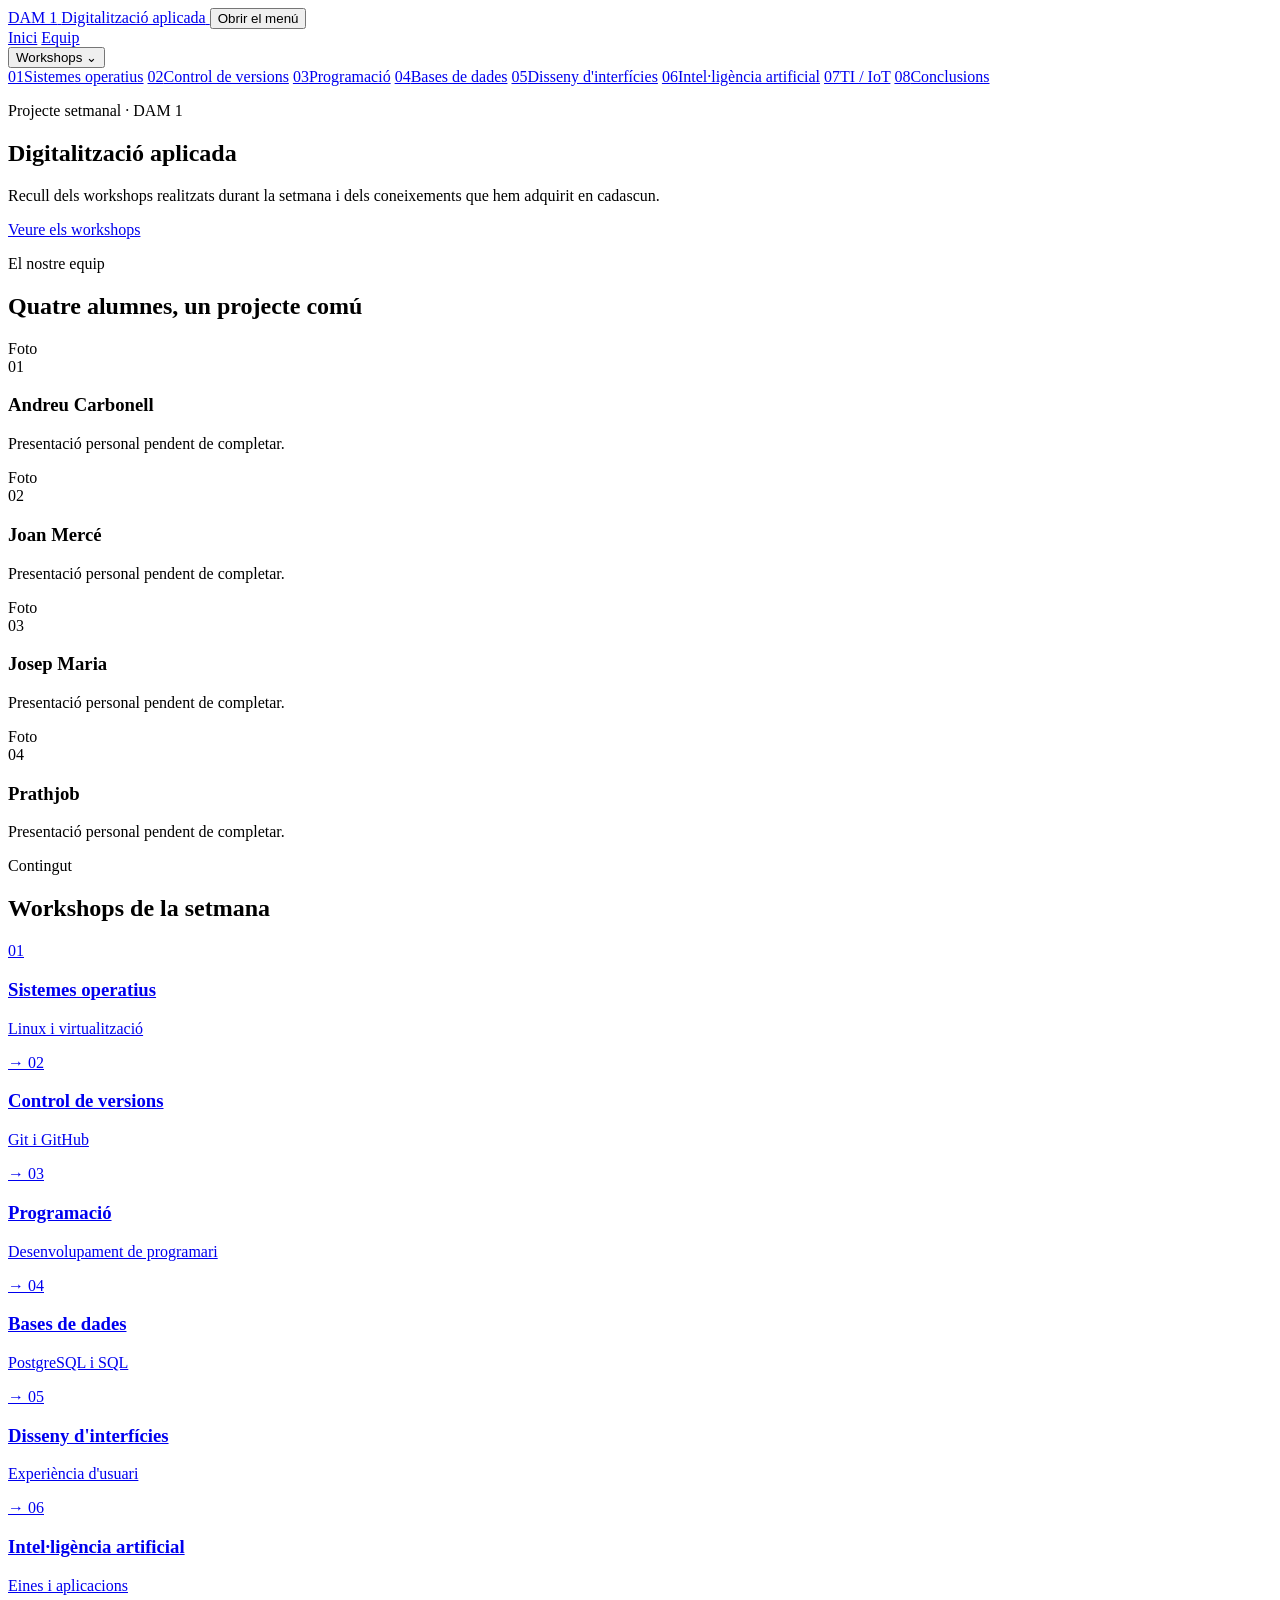
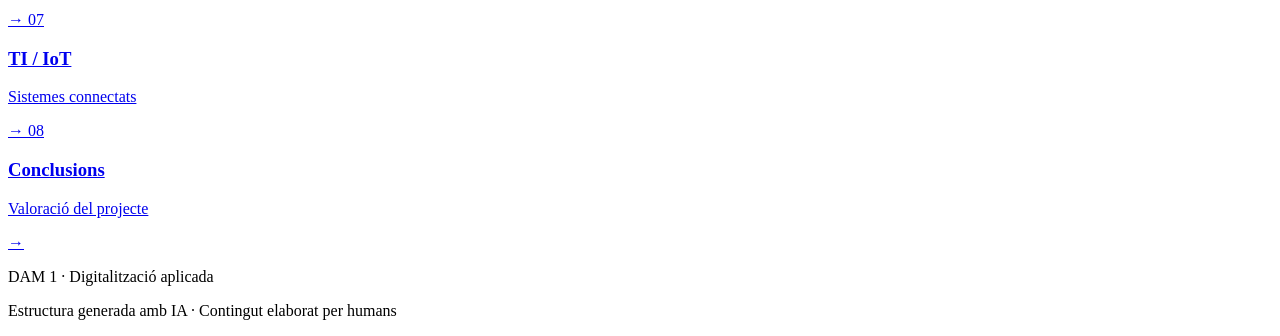
==== index.html @ 1fd799d8 "Add files via upload" ====
<!doctype html>
<html lang="ca">
<head>
  <meta charset="UTF-8">
  <meta name="viewport" content="width=device-width, initial-scale=1.0">
  <meta name="description" content="Projecte de DAM 1 sobre digitalització aplicada i els workshops realitzats durant la setmana.">
  <title>DAM 1 · Digitalització aplicada</title>

  <link rel="icon" type="image/svg+xml" href="data:image/svg+xml,%3Csvg xmlns='http://www.w3.org/2000/svg' viewBox='0 0 64 64'%3E%3Crect width='64' height='64' rx='8' fill='%23ffffff'/%3E%3Cpath d='M17 19h14c10 0 16 5 16 13S41 45 31 45H17V19Zm10 7v12h4c5 0 8-2 8-6s-3-6-8-6h-4Z' fill='%233f73a4'/%3E%3C/svg%3E">
  <link rel="stylesheet" href="assets/css/base.css">
  <link rel="stylesheet" href="assets/css/navigation.css">
  <link rel="stylesheet" href="assets/css/home.css">
  <link rel="stylesheet" href="assets/css/responsive.css">
  <script src="assets/js/main.js" defer></script>
</head>
<body>
  <!-- Capçalera comuna del web. -->
  <header class="site-header">
    <a class="brand" href="index.html" aria-label="Anar a l'inici">
      <span class="brand-mark">DAM 1</span>
      <span>Digitalització aplicada</span>
    </a>

    <button class="menu-button" type="button" aria-expanded="false" aria-controls="main-nav">
      <span></span><span></span><span></span>
      <span class="sr-only">Obrir el menú</span>
    </button>

    <nav class="main-nav" id="main-nav" aria-label="Navegació principal">
      <a class="active" href="index.html">Inici</a>
      <a href="#equip">Equip</a>
      <div class="nav-dropdown">
        <button class="dropdown-toggle" type="button" aria-expanded="false">
          Workshops <span aria-hidden="true">⌄</span>
        </button>
        <div class="dropdown-menu">
          <a href="workshops/sistemes-operatius.html"><span>01</span>Sistemes operatius</a>
          <a href="workshops/control-versions.html"><span>02</span>Control de versions</a>
          <a href="workshops/programacio.html"><span>03</span>Programació</a>
          <a href="workshops/base-dades.html"><span>04</span>Bases de dades</a>
          <a href="workshops/disseny-interficies.html"><span>05</span>Disseny d'interfícies</a>
          <a href="workshops/ia.html"><span>06</span>Intel·ligència artificial</a>
          <a href="workshops/ti-iot.html"><span>07</span>TI / IoT</a>
          <a href="workshops/conclusions.html"><span>08</span>Conclusions</a>
        </div>
      </div>
    </nav>
  </header>

  <main>
    <!-- Portada del projecte. -->
    <section class="hero">
      <div>
        <p class="eyebrow">Projecte setmanal · DAM 1</p>
        <h1>Digitalització aplicada</h1>
        <p class="hero-text">
          Recull dels workshops realitzats durant la setmana i dels coneixements
          que hem adquirit en cadascun.
        </p>
        <a class="primary-link" href="#workshops">Veure els workshops</a>
      </div>

    </section>

    <!-- Equip: cada espai gris es podrà substituir per una fotografia. -->
    <section class="section" id="equip">
      <div class="section-heading">
        <div>
          <p class="eyebrow">El nostre equip</p>
          <h2>Quatre alumnes, un projecte comú</h2>
        </div>
      </div>

      <div class="team-list">
        <article class="team-member">
          <div class="member-photo"><span>Foto</span></div>
          <span class="team-number">01</span>
          <h3>Andreu Carbonell</h3>
          <p>Presentació personal pendent de completar.</p>
        </article>
        <article class="team-member">
          <div class="member-photo"><span>Foto</span></div>
          <span class="team-number">02</span>
          <h3>Joan Mercé</h3>
          <p>Presentació personal pendent de completar.</p>
        </article>
        <article class="team-member">
          <div class="member-photo"><span>Foto</span></div>
          <span class="team-number">03</span>
          <h3>Josep Maria</h3>
          <p>Presentació personal pendent de completar.</p>
        </article>
        <article class="team-member">
          <div class="member-photo"><span>Foto</span></div>
          <span class="team-number">04</span>
          <h3>Prathjob</h3>
          <p>Presentació personal pendent de completar.</p>
        </article>
      </div>
    </section>

    <!-- Índex dels workshops. -->
    <section class="section" id="workshops">
      <div class="section-heading">
        <div>
          <p class="eyebrow">Contingut</p>
          <h2>Workshops de la setmana</h2>
        </div>
      </div>

      <div class="workshop-list">
        <a href="workshops/sistemes-operatius.html">
          <span class="number">01</span><h3>Sistemes operatius</h3><p>Linux i virtualització</p><span class="arrow">→</span>
        </a>
        <a href="workshops/control-versions.html">
          <span class="number">02</span><h3>Control de versions</h3><p>Git i GitHub</p><span class="arrow">→</span>
        </a>
        <a href="workshops/programacio.html">
          <span class="number">03</span><h3>Programació</h3><p>Desenvolupament de programari</p><span class="arrow">→</span>
        </a>
        <a href="workshops/base-dades.html">
          <span class="number">04</span><h3>Bases de dades</h3><p>PostgreSQL i SQL</p><span class="arrow">→</span>
        </a>
        <a href="workshops/disseny-interficies.html">
          <span class="number">05</span><h3>Disseny d'interfícies</h3><p>Experiència d'usuari</p><span class="arrow">→</span>
        </a>
        <a href="workshops/ia.html">
          <span class="number">06</span><h3>Intel·ligència artificial</h3><p>Eines i aplicacions</p><span class="arrow">→</span>
        </a>
        <a href="workshops/ti-iot.html">
          <span class="number">07</span><h3>TI / IoT</h3><p>Sistemes connectats</p><span class="arrow">→</span>
        </a>
        <a href="workshops/conclusions.html">
          <span class="number">08</span><h3>Conclusions</h3><p>Valoració del projecte</p><span class="arrow">→</span>
        </a>
      </div>
    </section>
  </main>

  <footer class="site-footer">
    <p>DAM 1 · Digitalització aplicada</p>
    <p>Estructura generada amb IA · Contingut elaborat per humans</p>
  </footer>
</body>
</html>
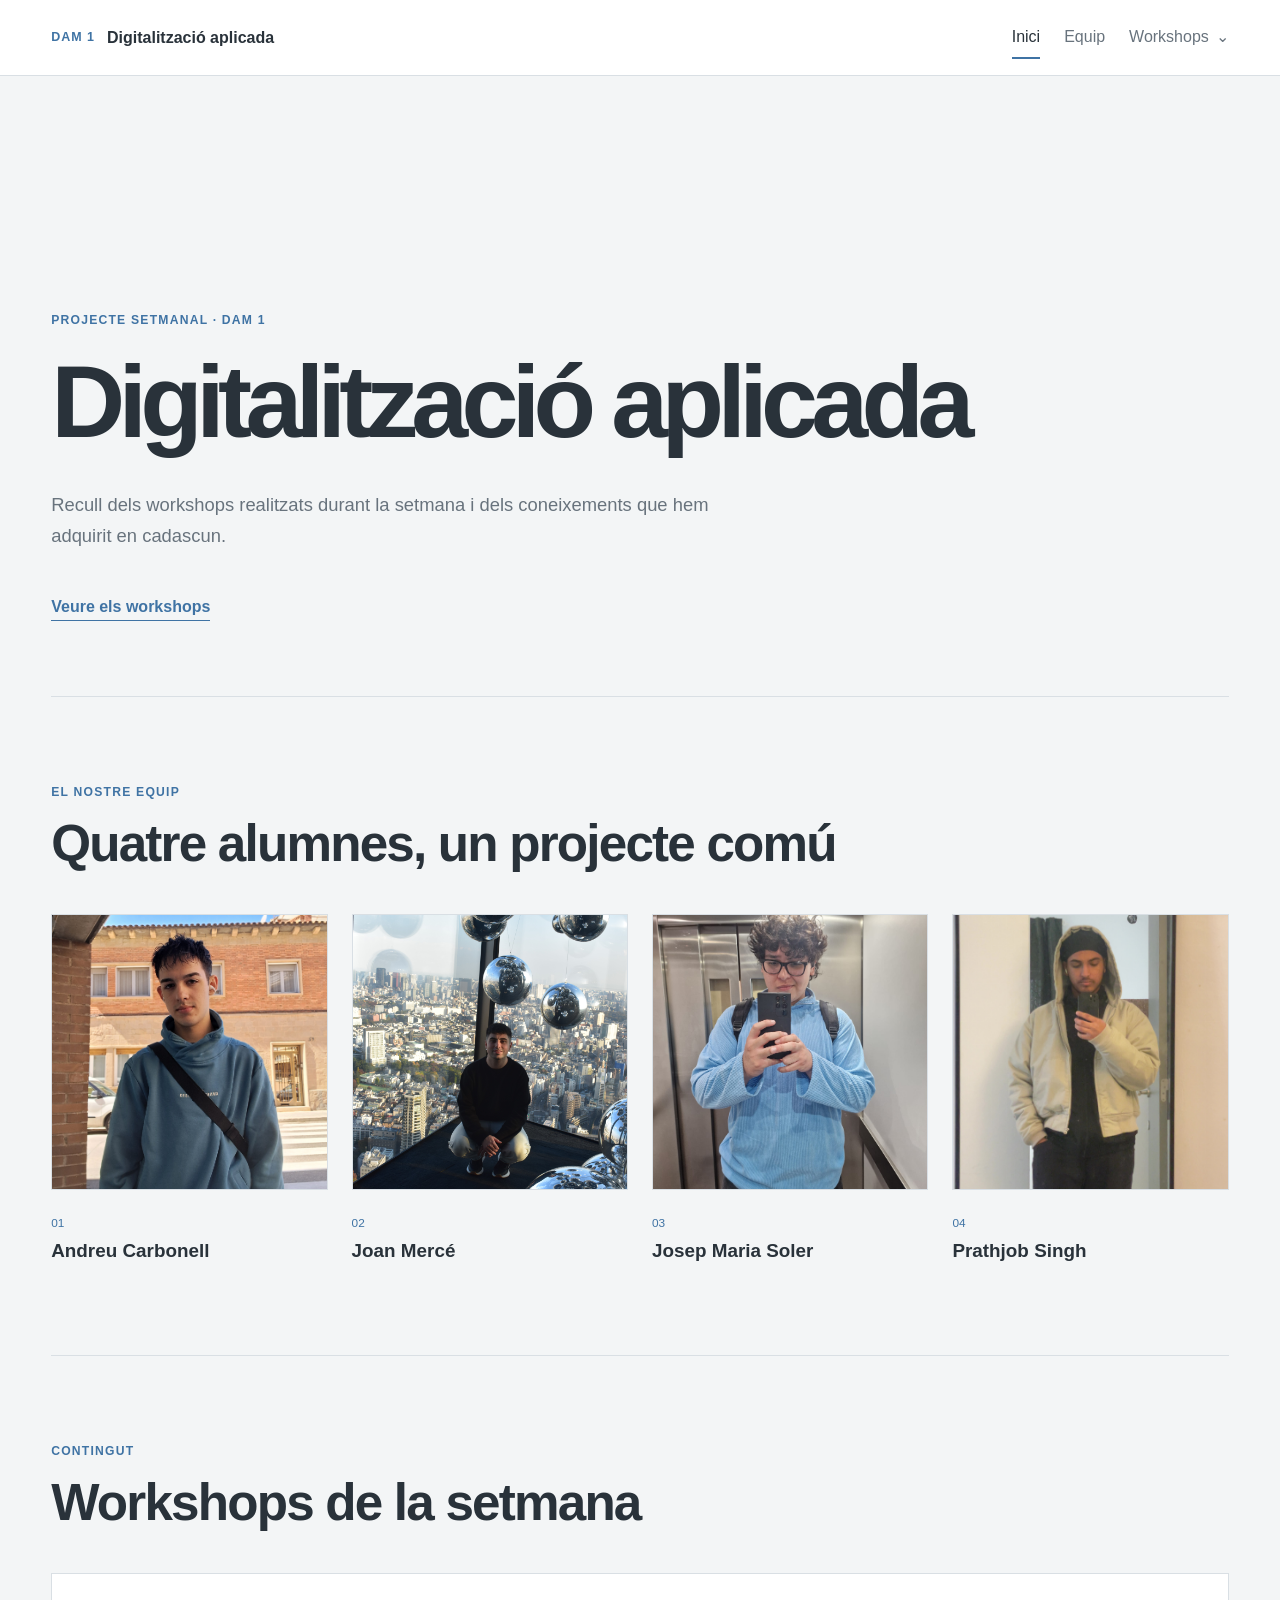
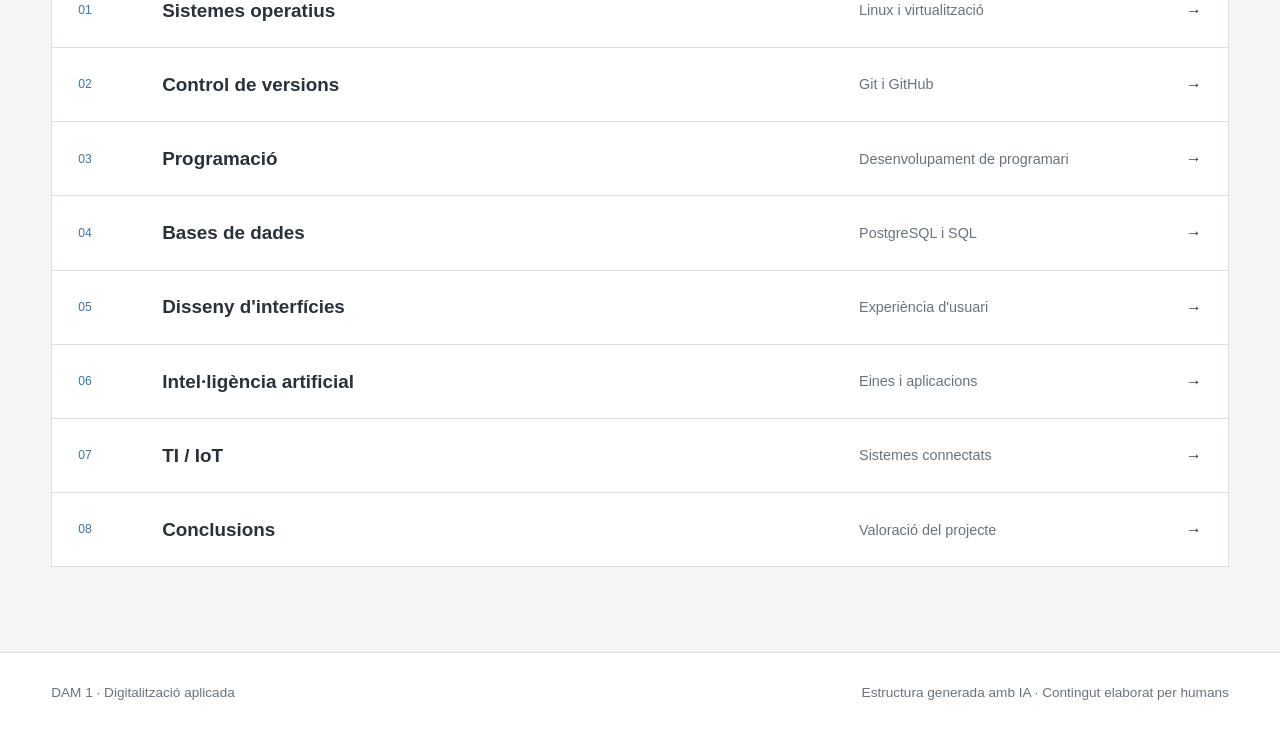
==== commit 9d235735: "Add files via upload" ====
--- a/index.html
+++ b/index.html
@@ -73,28 +73,24 @@
 
       <div class="team-list">
         <article class="team-member">
-          <div class="member-photo"><span>Foto</span></div>
+          <div class="member-photo"><img src="assets/img/FotoAndreu.jpg" alt="Andreu Carbonell"></div>
           <span class="team-number">01</span>
           <h3>Andreu Carbonell</h3>
-          <p>Presentació personal pendent de completar.</p>
         </article>
         <article class="team-member">
-          <div class="member-photo"><span>Foto</span></div>
+          <div class="member-photo"><img src="assets/img/FotoJoan.JPG" alt="Joan Mercé"></div>
           <span class="team-number">02</span>
           <h3>Joan Mercé</h3>
-          <p>Presentació personal pendent de completar.</p>
         </article>
         <article class="team-member">
-          <div class="member-photo"><span>Foto</span></div>
+          <div class="member-photo"><img src="assets/img/FotoJosep.jpg" alt="Josep Maria"></div>
           <span class="team-number">03</span>
-          <h3>Josep Maria</h3>
-          <p>Presentació personal pendent de completar.</p>
+          <h3>Josep Maria Soler</h3>
         </article>
         <article class="team-member">
-          <div class="member-photo"><span>Foto</span></div>
+          <div class="member-photo"><img src="assets/img/FotoParb.JPG" alt="Prathjob"></div>
           <span class="team-number">04</span>
-          <h3>Prathjob</h3>
-          <p>Presentació personal pendent de completar.</p>
+          <h3>Prathjob Singh</h3>
         </article>
       </div>
     </section>
--- a/assets/css/base.css
+++ b/assets/css/base.css
@@ -0,0 +1,87 @@
+:root {
+  --bg: #f3f5f6;
+  --surface: #ffffff;
+  --surface-soft: #e9edf0;
+  --text: #29323a;
+  --muted: #68737d;
+  --accent: #3f73a4;
+  --accent-soft: #e8f0f7;
+  --line: #d9dfe4;
+  --page-padding: clamp(20px, 4vw, 64px);
+}
+
+* {
+  box-sizing: border-box;
+}
+
+html {
+  scroll-behavior: smooth;
+}
+
+body {
+  margin: 0;
+  min-width: 320px;
+  background: var(--bg);
+  color: var(--text);
+  font-family: Arial, Helvetica, sans-serif;
+  font-size: 1rem;
+  line-height: 1.7;
+}
+
+a {
+  color: inherit;
+}
+
+h1,
+h2,
+h3,
+h4,
+p {
+  margin-top: 0;
+}
+
+h1,
+h2,
+h3,
+h4 {
+  line-height: 1.15;
+}
+
+main {
+  width: 100%;
+  padding-inline: var(--page-padding);
+}
+
+.eyebrow,
+.section-label {
+  color: var(--accent);
+  font-size: .76rem;
+  font-weight: 700;
+  letter-spacing: .1em;
+  text-transform: uppercase;
+}
+
+.section {
+  padding: 85px 0;
+  border-top: 1px solid var(--line);
+}
+
+.section-heading {
+  margin-bottom: 40px;
+}
+
+.section-heading h2 {
+  max-width: 800px;
+  margin-bottom: 0;
+  font-size: clamp(2rem, 4vw, 3.6rem);
+  letter-spacing: -.035em;
+}
+
+.sr-only {
+  position: absolute;
+  width: 1px;
+  height: 1px;
+  overflow: hidden;
+  clip: rect(0, 0, 0, 0);
+}
+
--- a/assets/css/navigation.css
+++ b/assets/css/navigation.css
@@ -0,0 +1,135 @@
+/* Capçalera i navegació principal */
+.site-header {
+  position: sticky;
+  top: 0;
+  z-index: 10;
+  display: flex;
+  align-items: center;
+  justify-content: space-between;
+  width: 100%;
+  padding: 16px var(--page-padding);
+  background: rgba(255, 255, 255, .96);
+  border-bottom: 1px solid var(--line);
+}
+
+.brand {
+  display: flex;
+  align-items: center;
+  gap: 12px;
+  font-weight: 700;
+  text-decoration: none;
+}
+
+.brand-mark {
+  color: var(--accent);
+  font-size: .78rem;
+  letter-spacing: .08em;
+}
+
+.main-nav {
+  display: flex;
+  align-items: center;
+  gap: 24px;
+}
+
+.main-nav > a,
+.dropdown-toggle {
+  padding: 7px 0;
+  color: var(--muted);
+  font: inherit;
+  text-decoration: none;
+  background: transparent;
+  border: 0;
+  border-bottom: 2px solid transparent;
+  cursor: pointer;
+}
+
+.main-nav > a:hover,
+.main-nav > a.active,
+.dropdown-toggle:hover,
+.dropdown-toggle[aria-expanded="true"] {
+  color: var(--text);
+  border-color: var(--accent);
+}
+
+.menu-button {
+  display: none;
+  padding: 8px;
+  background: none;
+  border: 0;
+}
+
+.menu-button span:not(.sr-only) {
+  display: block;
+  width: 24px;
+  height: 2px;
+  margin: 5px;
+  background: var(--text);
+}
+
+.nav-dropdown {
+  position: relative;
+}
+
+.dropdown-toggle {
+  display: flex;
+  align-items: center;
+  gap: 7px;
+}
+
+.dropdown-menu {
+  position: absolute;
+  top: calc(100% + 12px);
+  right: 0;
+  display: none;
+  width: 280px;
+  padding: 8px 18px;
+  background: var(--surface);
+  border: 1px solid var(--line);
+  box-shadow: 0 10px 30px rgba(39, 52, 64, .12);
+}
+
+.nav-dropdown.open .dropdown-menu,
+.nav-dropdown:focus-within .dropdown-menu {
+  display: block;
+}
+
+.dropdown-menu a {
+  display: flex;
+  gap: 14px;
+  padding: 10px 0;
+  color: var(--muted);
+  text-decoration: none;
+  border-bottom: 1px solid var(--line);
+}
+
+.dropdown-menu a:last-child {
+  border-bottom: 0;
+}
+
+.dropdown-menu a:hover,
+.dropdown-menu a.active {
+  color: var(--accent);
+}
+
+.dropdown-menu span {
+  color: var(--accent);
+  font-size: .74rem;
+}
+
+/* Peu de pàgina compartit */
+.site-footer {
+  display: flex;
+  justify-content: space-between;
+  width: 100%;
+  padding: 28px var(--page-padding) 40px;
+  color: var(--muted);
+  background: var(--surface);
+  border-top: 1px solid var(--line);
+  font-size: .85rem;
+}
+
+.site-footer p {
+  margin: 0;
+}
+
--- a/assets/css/home.css
+++ b/assets/css/home.css
@@ -0,0 +1,140 @@
+/* Portada */
+.hero {
+  display: flex;
+  align-items: flex-end;
+  min-height: 620px;
+  padding: 105px 0 75px;
+}
+
+.hero > div {
+  width: 100%;
+}
+
+.hero h1 {
+  max-width: 1000px;
+  margin-bottom: 28px;
+  font-size: clamp(3.7rem, 8vw, 7.8rem);
+  letter-spacing: -.065em;
+}
+
+.hero-text {
+  max-width: 680px;
+  color: var(--muted);
+  font-size: 1.15rem;
+}
+
+.primary-link {
+  display: inline-block;
+  margin-top: 23px;
+  color: var(--accent);
+  font-weight: 700;
+  text-decoration: none;
+  border-bottom: 1px solid var(--accent);
+}
+
+/* Membres de l'equip */
+.team-list {
+  display: grid;
+  grid-template-columns: repeat(4, minmax(0, 1fr));
+  gap: 24px;
+}
+
+.team-member {
+  min-width: 0;
+}
+
+.member-photo {
+  display: grid;
+  place-items: center;
+  aspect-ratio: 4 / 3;
+  margin-bottom: 18px;
+  color: #8a949d;
+  background: var(--surface-soft);
+  border: 1px solid var(--line);
+}
+
+.member-photo span {
+  font-size: .78rem;
+  font-weight: 700;
+  letter-spacing: .08em;
+  text-transform: uppercase;
+}
+
+.team-number {
+  color: var(--accent);
+  font-size: .74rem;
+}
+
+.team-member h3 {
+  margin: 5px 0 8px;
+  font-size: 1.18rem;
+}
+
+.team-member p {
+  margin-bottom: 0;
+  color: var(--muted);
+  font-size: .94rem;
+}
+
+/* Índex dels workshops */
+.workshop-list {
+  background: var(--surface);
+  border: 1px solid var(--line);
+}
+
+.workshop-list a {
+  display: grid;
+  grid-template-columns: 60px minmax(220px, 1fr) minmax(150px, .45fr) auto;
+  gap: 24px;
+  align-items: center;
+  padding: 23px 26px;
+  text-decoration: none;
+  border-bottom: 1px solid var(--line);
+}
+
+.workshop-list a:last-child {
+  border-bottom: 0;
+}
+
+.workshop-list a:hover {
+  background: var(--accent-soft);
+}
+
+.workshop-list .number {
+  color: var(--accent);
+  font-size: .76rem;
+}
+
+.workshop-list h3 {
+  margin: 0;
+  font-size: 1.18rem;
+}
+
+.workshop-list p {
+  margin: 0;
+  color: var(--muted);
+  font-size: .9rem;
+}
+
+.member-photo {
+  position: relative;
+  aspect-ratio: 1 / 1;
+  overflow: hidden;
+  margin-bottom: 18px;
+  background: var(--surface-soft);
+  border: 1px solid var(--line);
+}
+
+.member-photo img {
+  position: absolute;
+  inset: 0;
+  display: block;
+  width: 100%;
+  height: 100%;
+  object-fit: cover;
+  object-position: center 70%;
+}
+
+.team-member:nth-child(4) .member-photo img {
+  object-position: center 60%;
+}
--- a/assets/css/responsive.css
+++ b/assets/css/responsive.css
@@ -0,0 +1,138 @@
+@media (max-width: 950px) {
+  .team-list {
+    grid-template-columns: repeat(2, minmax(0, 1fr));
+  }
+
+  .workshop-layout {
+    grid-template-columns: 1fr;
+    gap: 28px;
+  }
+
+  .side-index {
+    position: static;
+    display: flex;
+    flex-wrap: wrap;
+    gap: 5px 20px;
+    padding-bottom: 22px;
+    border-bottom: 1px solid var(--line);
+  }
+
+  .side-index p {
+    width: 100%;
+    margin-bottom: 2px;
+  }
+}
+
+@media (max-width: 720px) {
+  .menu-button {
+    display: block;
+  }
+
+  .main-nav {
+    position: absolute;
+    top: 65px;
+    left: var(--page-padding);
+    right: var(--page-padding);
+    display: none;
+    align-items: stretch;
+    flex-direction: column;
+    gap: 5px;
+    padding: 14px 20px;
+    background: var(--surface);
+    border: 1px solid var(--line);
+    box-shadow: 0 10px 30px rgba(39, 52, 64, .12);
+  }
+
+  .main-nav.open {
+    display: flex;
+  }
+
+  .nav-dropdown,
+  .dropdown-toggle {
+    width: 100%;
+  }
+
+  .dropdown-toggle {
+    justify-content: space-between;
+  }
+
+  .dropdown-menu {
+    position: static;
+    width: 100%;
+    margin-top: 5px;
+    box-shadow: none;
+  }
+
+  .hero {
+    min-height: auto;
+    padding: 70px 0 60px;
+  }
+
+  .hero h1 {
+    font-size: clamp(3.2rem, 16vw, 5.5rem);
+  }
+
+  .section {
+    padding: 65px 0;
+  }
+
+  .workshop-list a {
+    grid-template-columns: 42px 1fr;
+    gap: 10px;
+    padding: 20px;
+  }
+
+  .workshop-list p,
+  .workshop-list .arrow {
+    grid-column: 2;
+  }
+
+  .workshop-title,
+  .workshop-content {
+    grid-template-columns: 1fr;
+  }
+
+  .workshop-index {
+    grid-row: 1;
+  }
+
+  #activitats,
+  #captures,
+  .page-navigation {
+    grid-column: 1;
+  }
+
+  .summary-columns {
+    grid-template-columns: 1fr;
+  }
+
+  .capture-grid {
+    grid-template-columns: 1fr;
+  }
+
+  .page-navigation {
+    grid-template-columns: 1fr;
+  }
+
+  .page-navigation a:last-child {
+    text-align: left;
+  }
+
+  .site-footer {
+    flex-direction: column;
+    gap: 7px;
+  }
+}
+
+@media (max-width: 500px) {
+  .team-list {
+    grid-template-columns: 1fr;
+  }
+}
+
+@media (prefers-reduced-motion: reduce) {
+  html {
+    scroll-behavior: auto;
+  }
+}
+
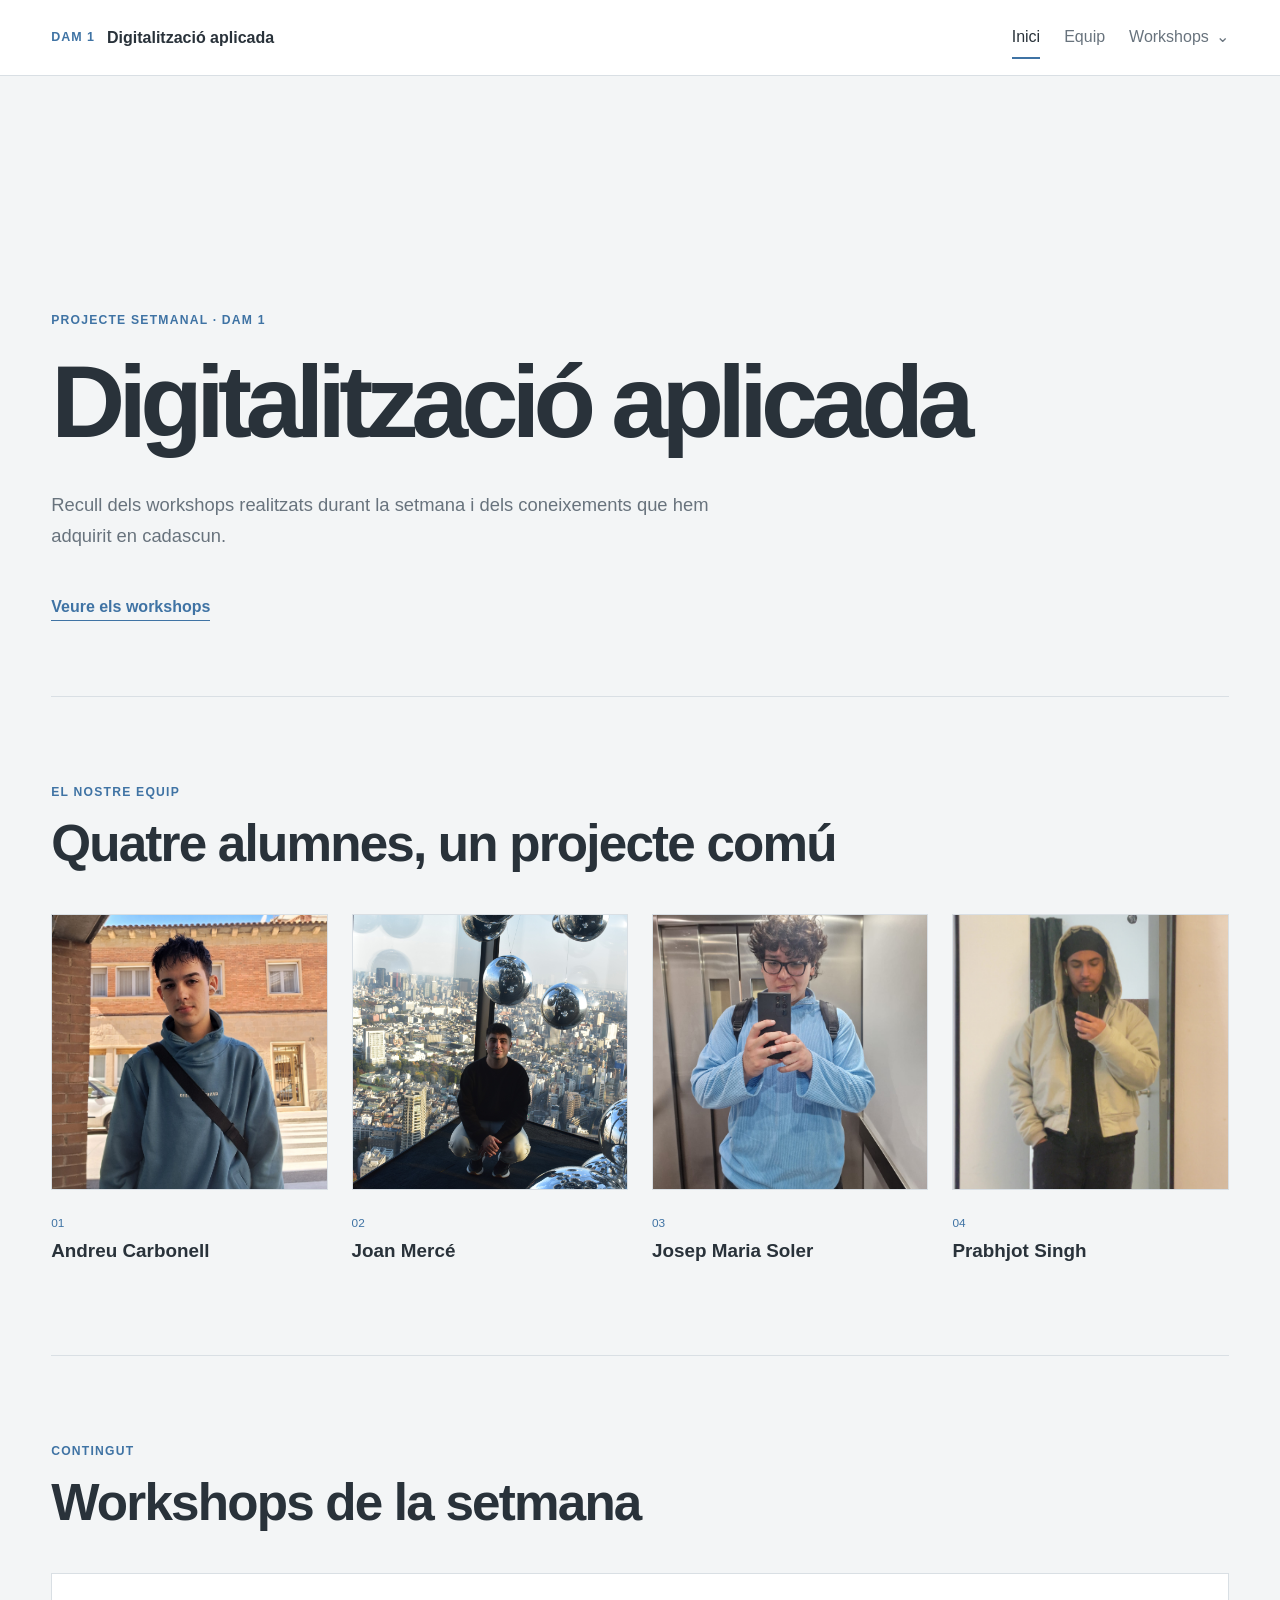
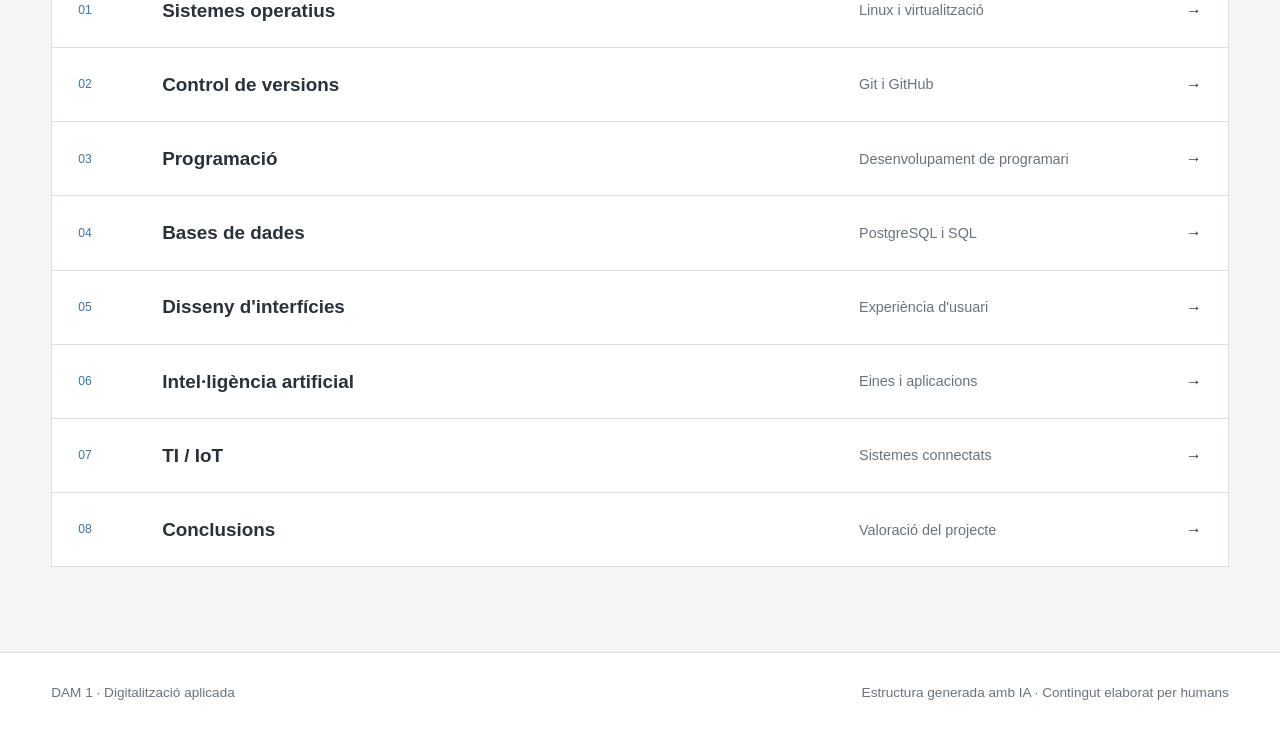
==== commit a81f5913: "Update index.html" ====
--- a/index.html
+++ b/index.html
@@ -90,7 +90,7 @@
         <article class="team-member">
           <div class="member-photo"><img src="assets/img/FotoParb.JPG" alt="Prathjob"></div>
           <span class="team-number">04</span>
-          <h3>Prathjob Singh</h3>
+          <h3>Prabhjot Singh</h3>
         </article>
       </div>
     </section>
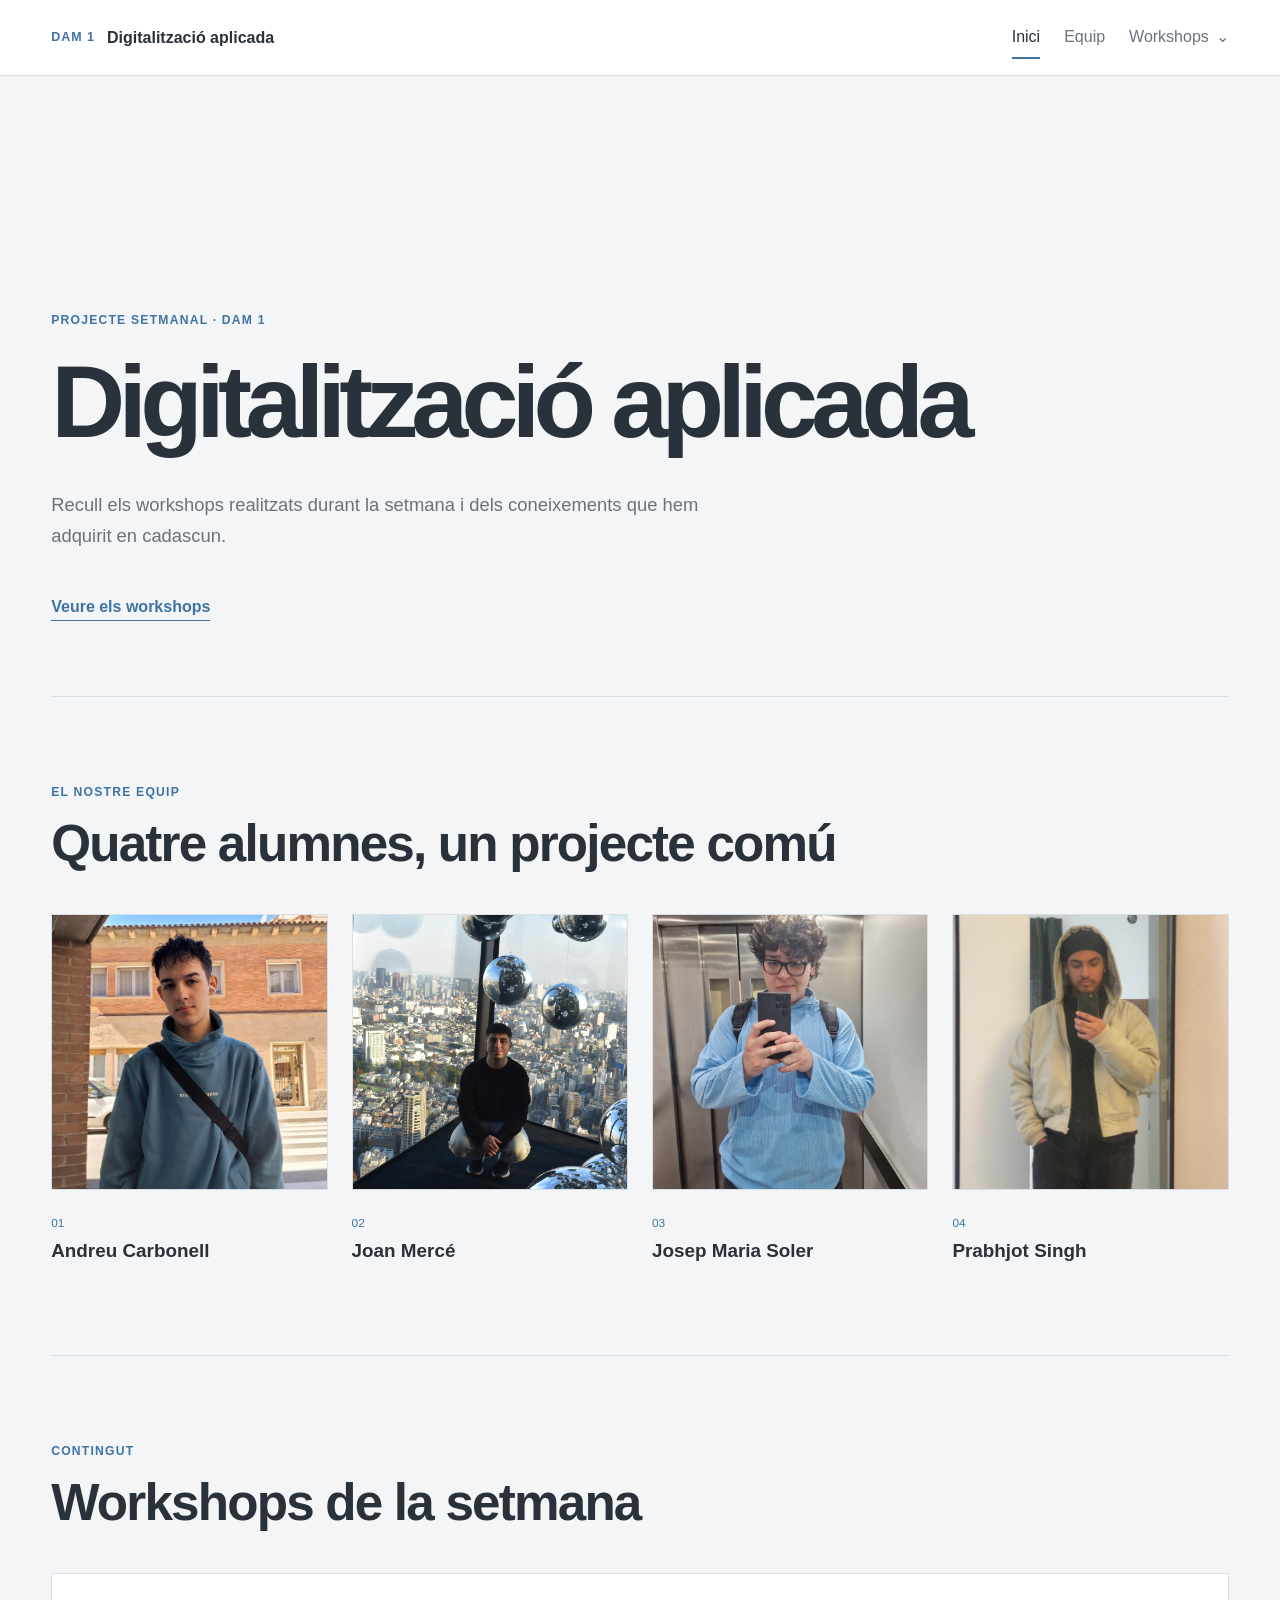
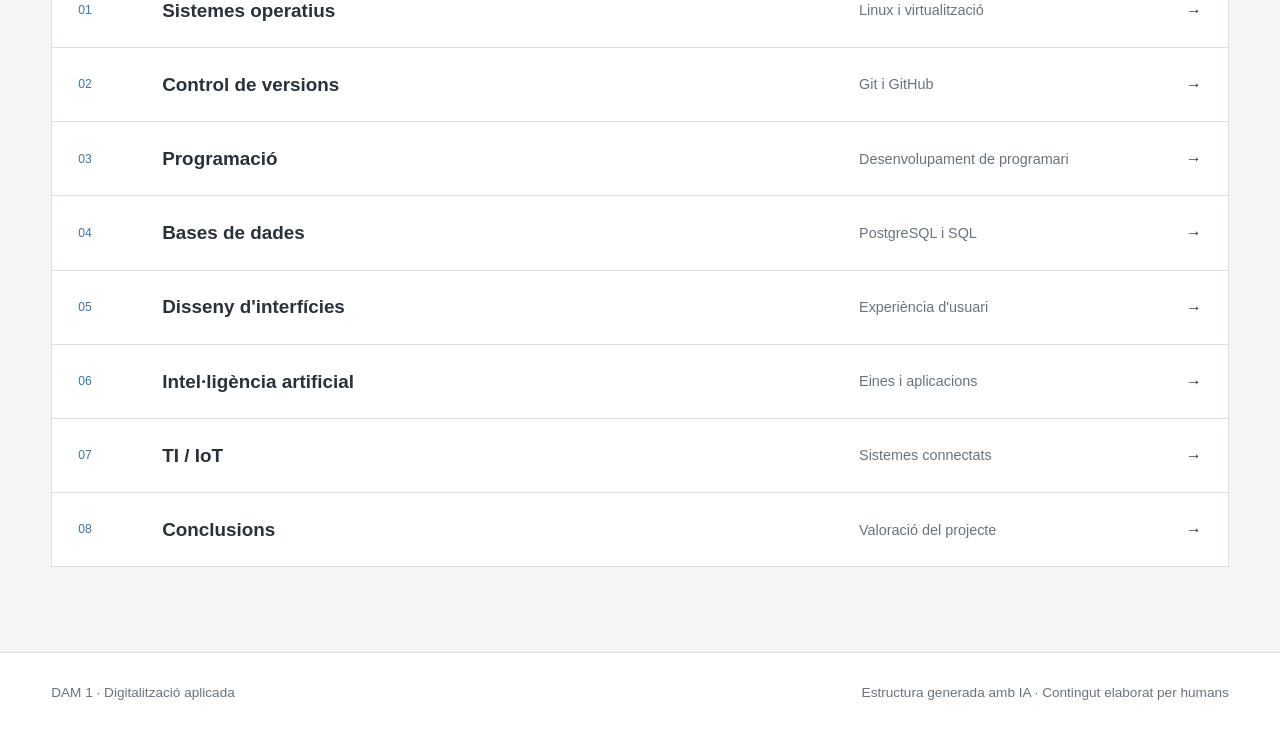
==== commit 21eb9931: "Update index.html" ====
--- a/index.html
+++ b/index.html
@@ -54,7 +54,7 @@
         <p class="eyebrow">Projecte setmanal · DAM 1</p>
         <h1>Digitalització aplicada</h1>
         <p class="hero-text">
-          Recull dels workshops realitzats durant la setmana i dels coneixements
+          Recull els workshops realitzats durant la setmana i dels coneixements
           que hem adquirit en cadascun.
         </p>
         <a class="primary-link" href="#workshops">Veure els workshops</a>
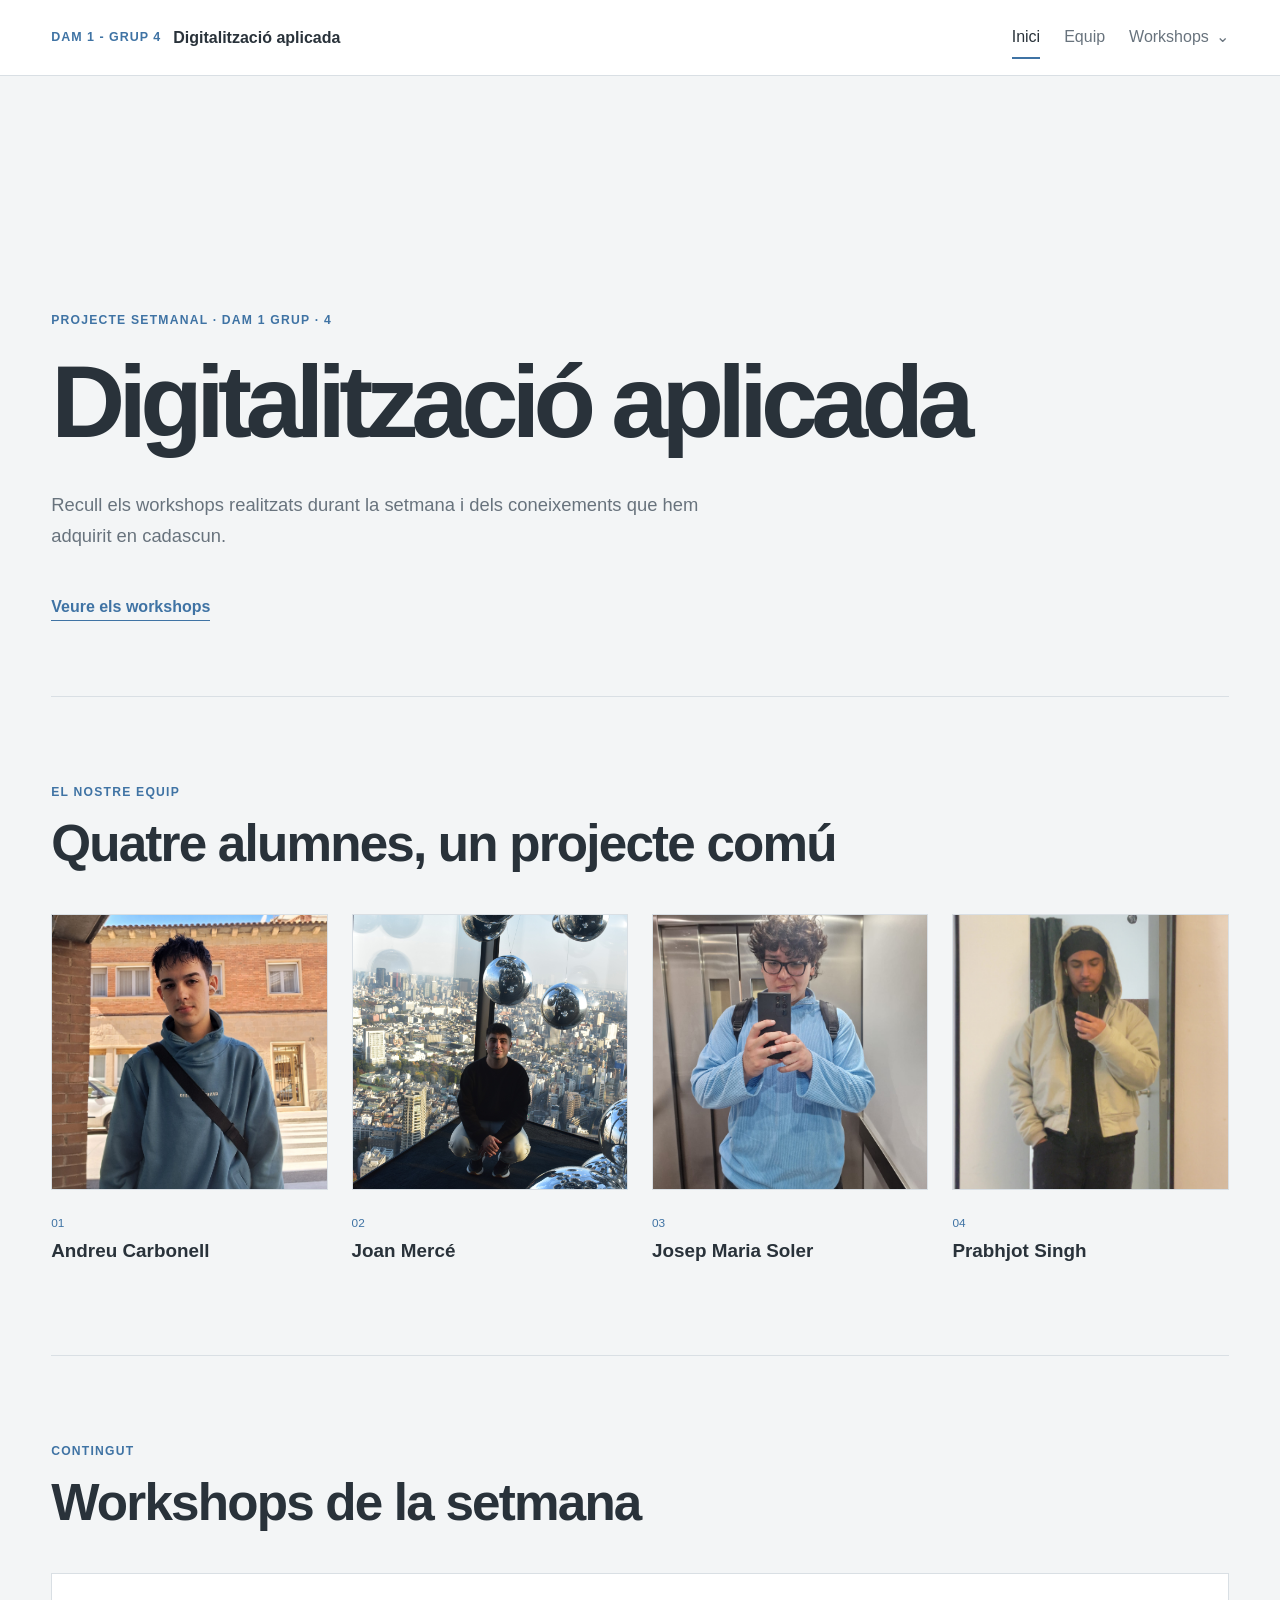
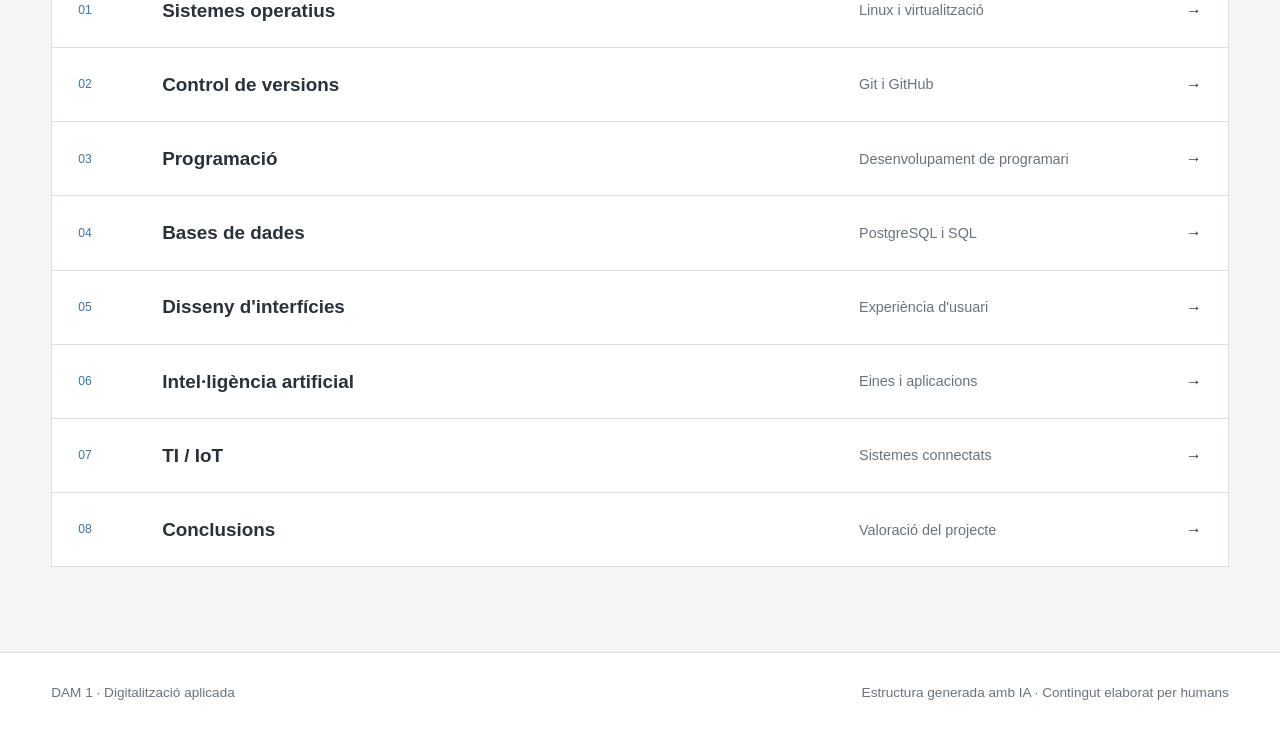
==== commit c4c50e91: "Update index.html" ====
--- a/index.html
+++ b/index.html
@@ -17,7 +17,7 @@
   <!-- Capçalera comuna del web. -->
   <header class="site-header">
     <a class="brand" href="index.html" aria-label="Anar a l'inici">
-      <span class="brand-mark">DAM 1</span>
+      <span class="brand-mark">DAM 1 - GRUP 4</span>
       <span>Digitalització aplicada</span>
     </a>
 
@@ -51,7 +51,7 @@
     <!-- Portada del projecte. -->
     <section class="hero">
       <div>
-        <p class="eyebrow">Projecte setmanal · DAM 1</p>
+        <p class="eyebrow">Projecte setmanal · DAM 1 GRUP · 4</p>
         <h1>Digitalització aplicada</h1>
         <p class="hero-text">
           Recull els workshops realitzats durant la setmana i dels coneixements
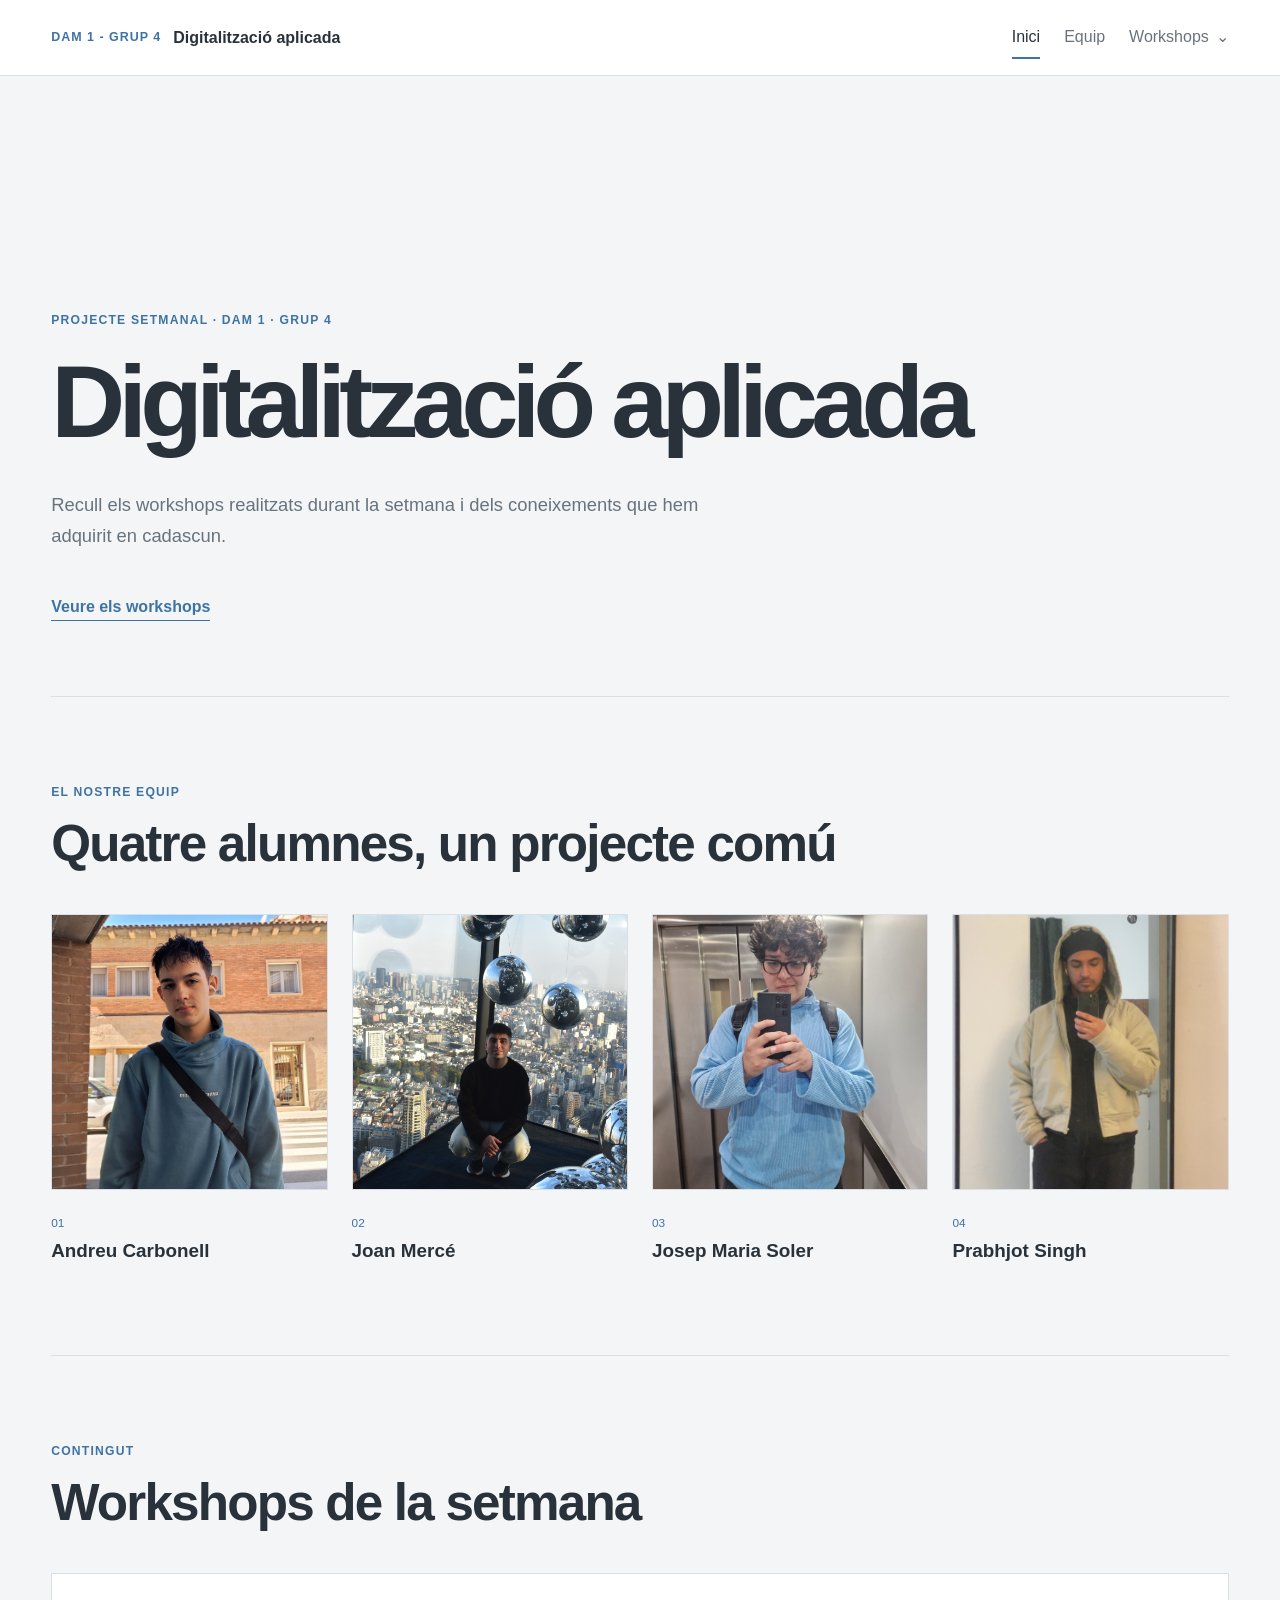
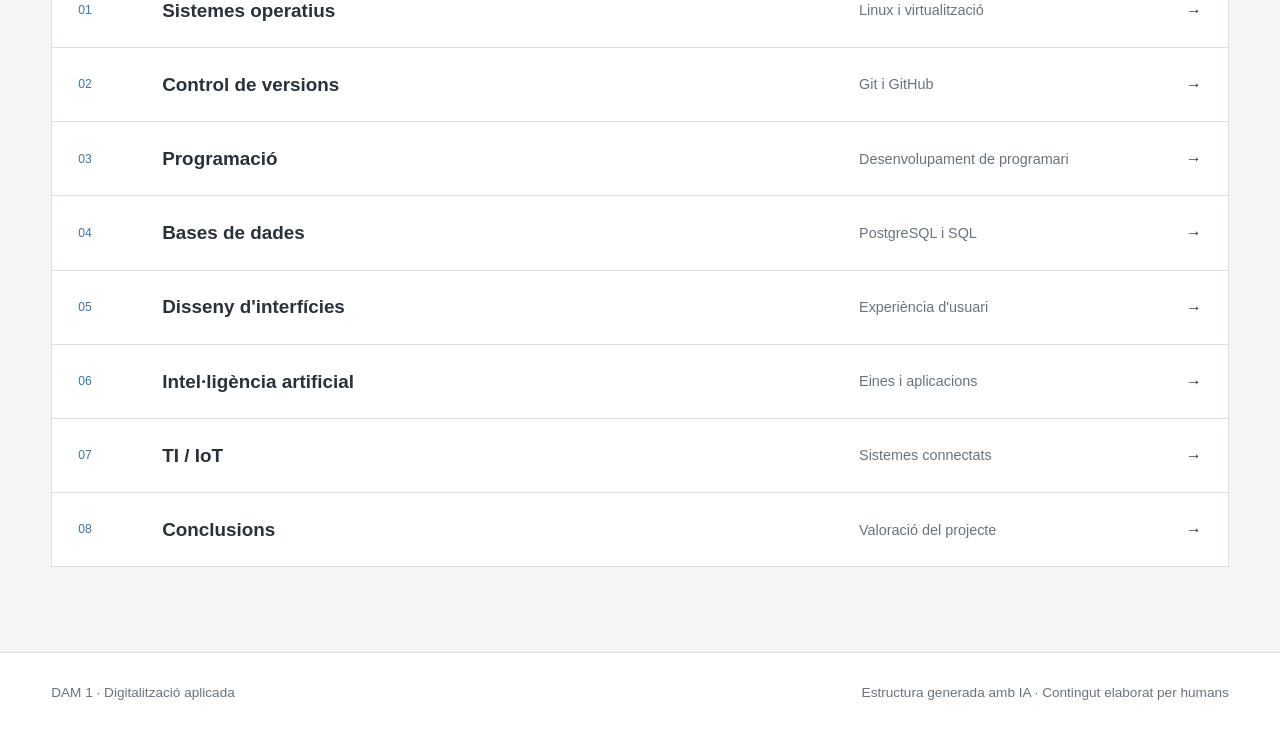
==== commit 7eb81875: "Update project description in index.html" ====
--- a/index.html
+++ b/index.html
@@ -51,7 +51,7 @@
     <!-- Portada del projecte. -->
     <section class="hero">
       <div>
-        <p class="eyebrow">Projecte setmanal · DAM 1 GRUP · 4</p>
+        <p class="eyebrow">Projecte setmanal · DAM 1 · GRUP 4</p>
         <h1>Digitalització aplicada</h1>
         <p class="hero-text">
           Recull els workshops realitzats durant la setmana i dels coneixements
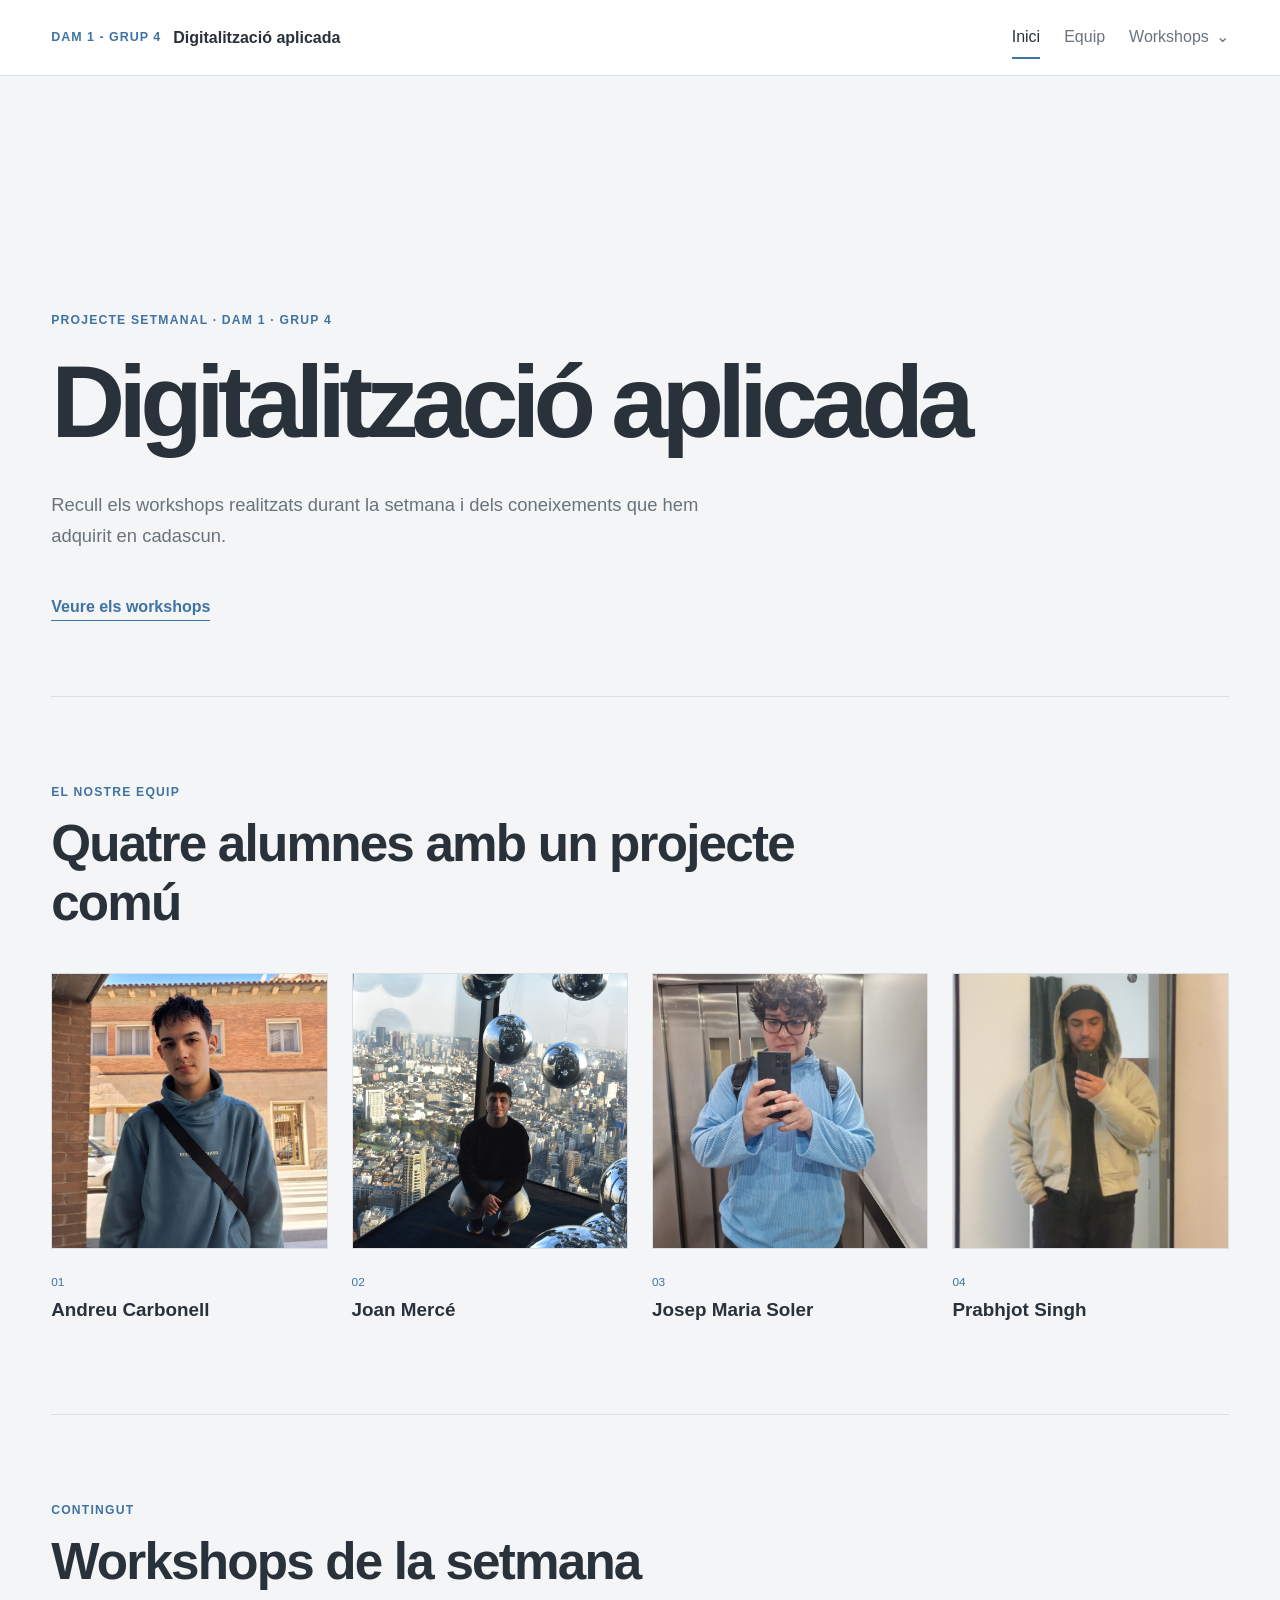
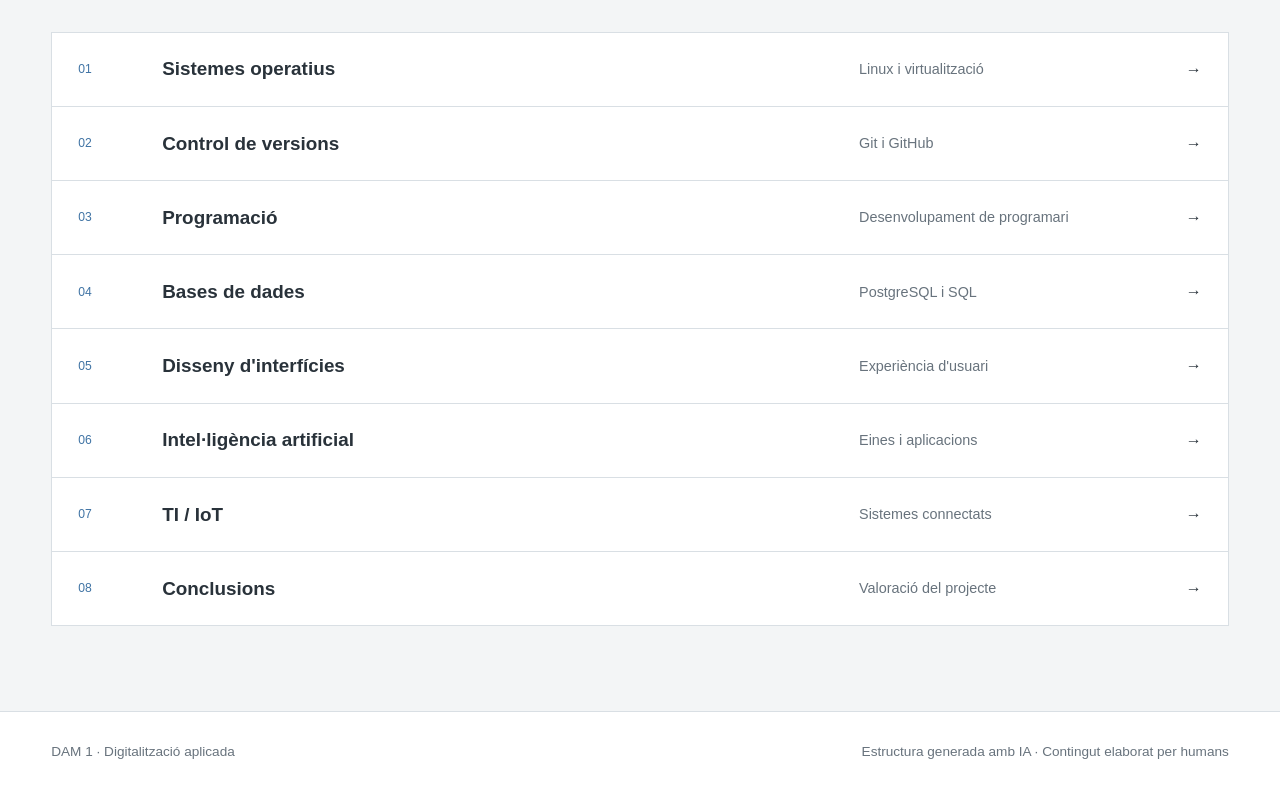
==== commit 610063fe: "Update index.html" ====
--- a/index.html
+++ b/index.html
@@ -67,7 +67,7 @@
       <div class="section-heading">
         <div>
           <p class="eyebrow">El nostre equip</p>
-          <h2>Quatre alumnes, un projecte comú</h2>
+          <h2>Quatre alumnes amb un projecte comú</h2>
         </div>
       </div>
 
